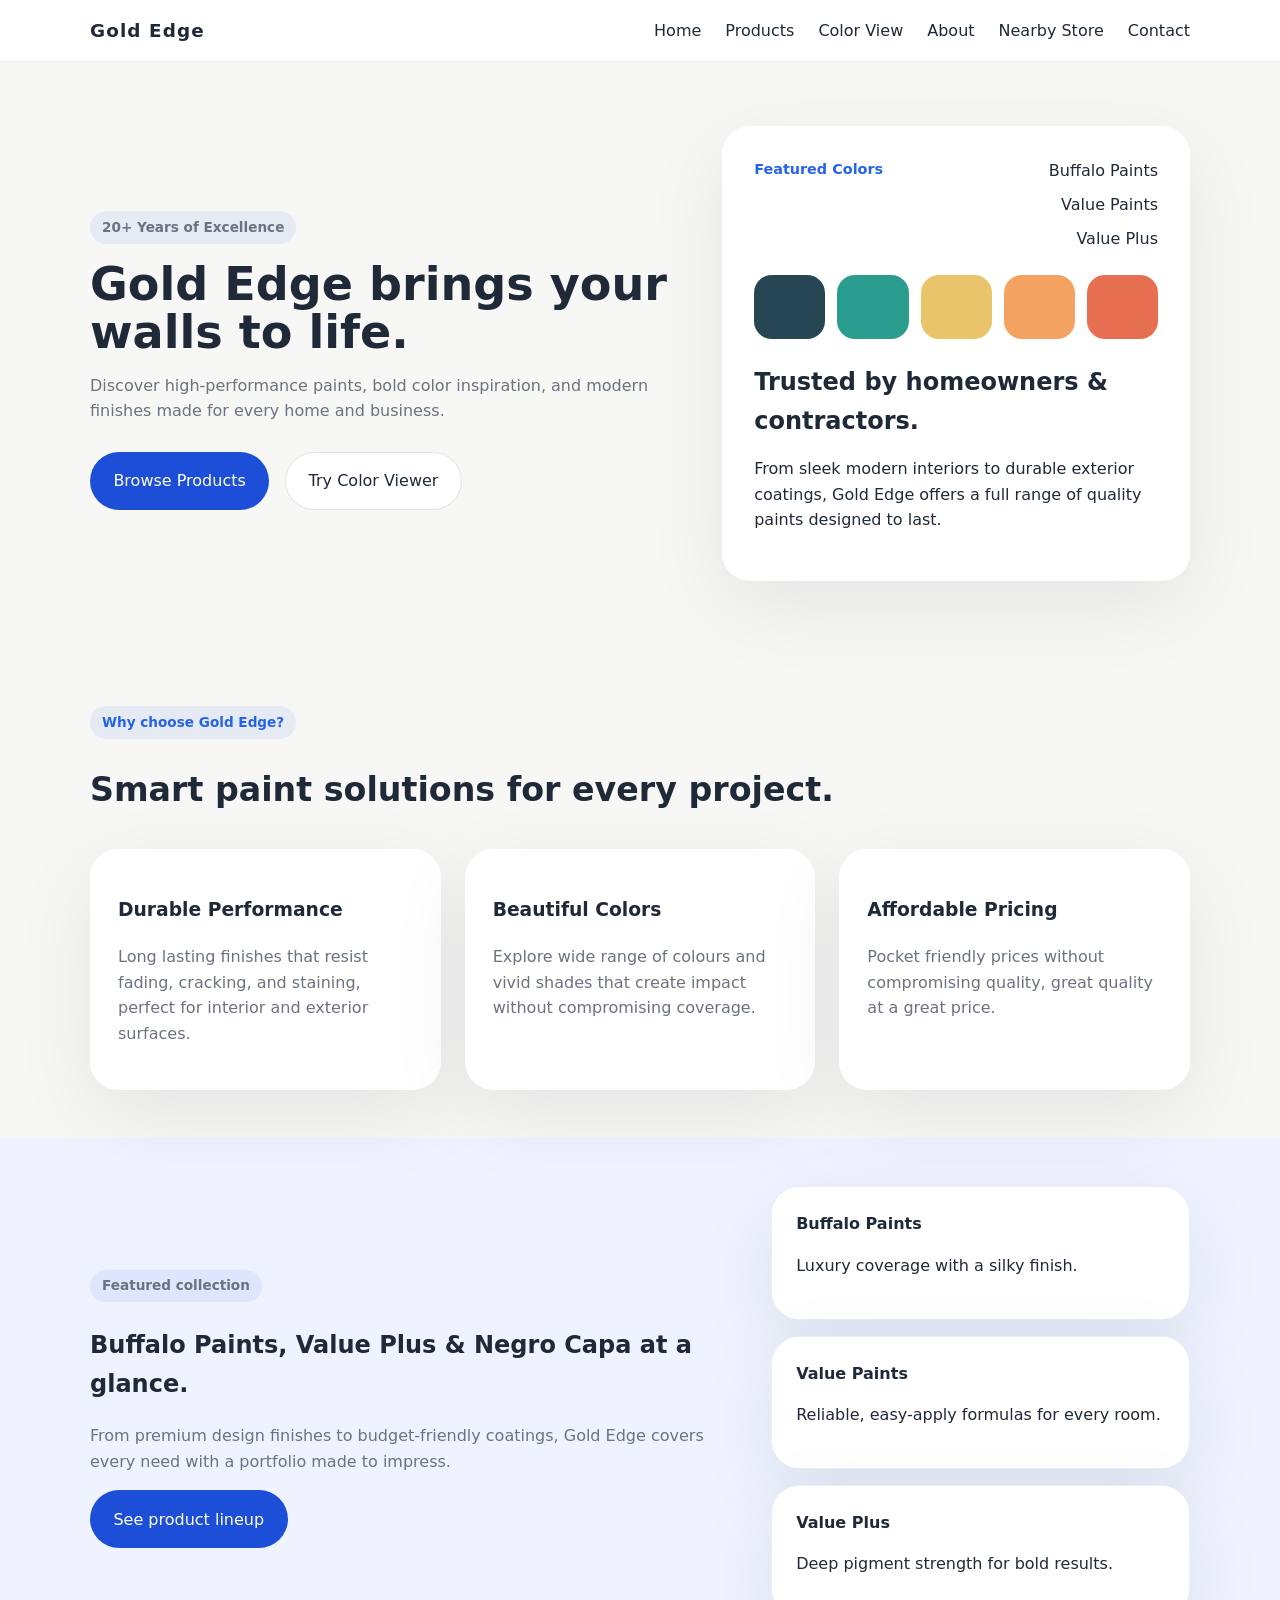
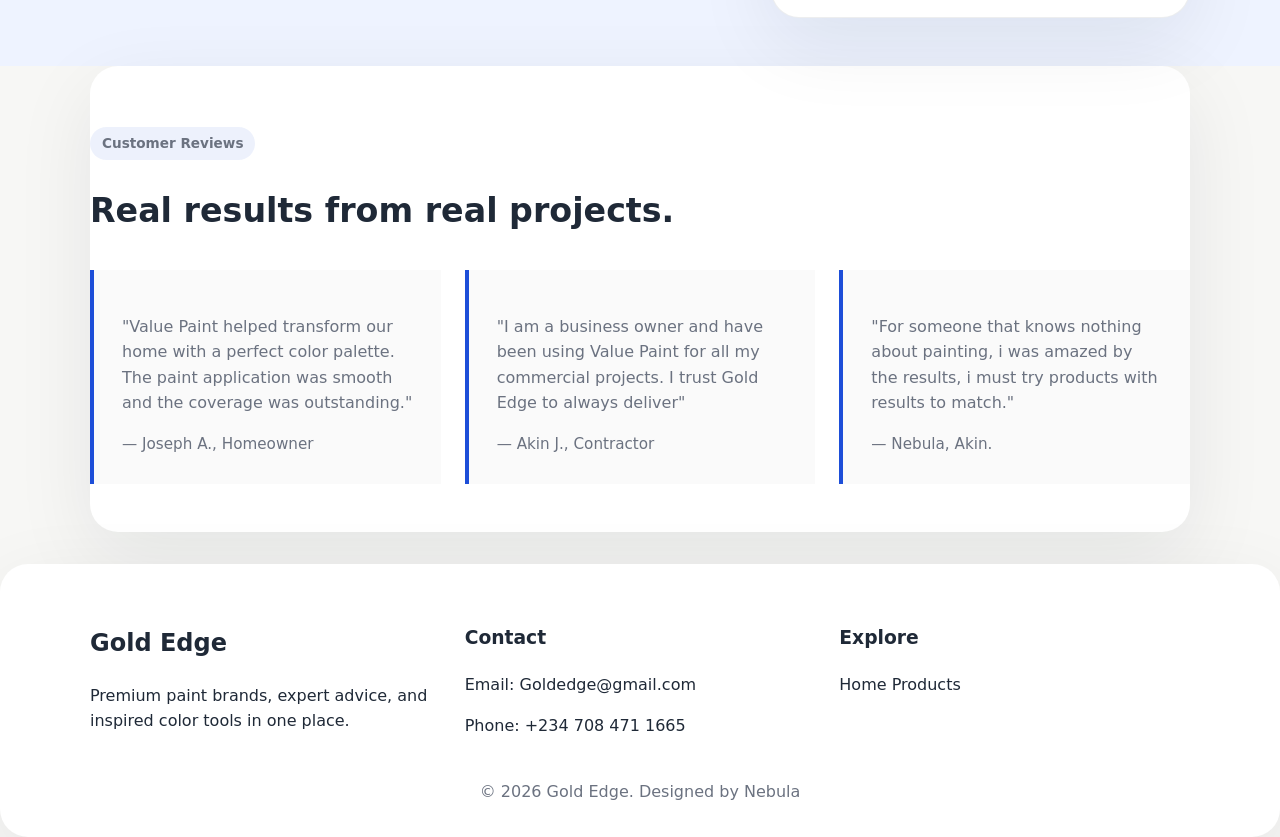
==== index.html @ b9f087e5 "First website build" ====
<!DOCTYPE html>
<html lang="en" data-bs-theme="dark">
<head>
  <meta charset="UTF-8" />
  <meta name="viewport" content="width=device-width, initial-scale=1.0" />
  <title>Gold Edge Paints</title>
  <link rel="stylesheet" href="styles.css" />
</head>
<body>
  <header class="site-header">
    <div class="container header-inner">
      <a href="index.html" class="brand">Gold Edge</a>
      <button class="nav-toggle" aria-label="Open navigation">☰</button>
      <nav class="site-nav">
        <a href="index.html">Home</a>
        <a href="products.html">Products</a>
        <a href="color-view.html">Color View</a>
        <a href="about.html">About</a>
        <a href="nearby-store.html">Nearby Store</a>
        <a href="contact.html">Contact</a>
      </nav>
    </div>
  </header>

 <main>
    <section class="hero-section">
      <div class="container hero-grid">
        <div class="hero-copy">
          <p class="eyebrow">20+ Years of Excellence</p>
          <h1>Gold Edge brings your walls to life.</h1>
          <p>Discover high-performance paints, bold color inspiration, and modern finishes made for every home and business.</p>
          <div class="hero-actions">
            <a class="button button-primary" href="products.html">Browse Products</a>
            <a class="button button-secondary" href="color-view.html">Try Color Viewer</a>
          </div>
        </div>
        <div class="hero-panel card">
          <div class="panel-top">
            <span class="panel-tag">Featured Colors</span>
            <div class="brand-list">
              <span>Buffalo Paints</span>
              <span>Value Paints</span>
              <span>Value Plus</span>
            </div>
          </div>
          <div class="color-strip">
            <span style="background:#264653"></span>
            <span style="background:#2a9d8f"></span>
            <span style="background:#e9c46a"></span>
            <span style="background:#f4a261"></span>
            <span style="background:#e76f51"></span>
          </div>
          <div class="panel-body">
            <h2>Trusted by homeowners & contractors.</h2>
            <p>From sleek modern interiors to durable exterior coatings, Gold Edge offers a full range of quality paints designed to last.</p>
          </div>
        </div>
      </div>
    </section>

    <section class="feature-section container">
      <div class="section-heading">
        <p class="eyebrow">Why choose Gold Edge?</p>
        <h2>Smart paint solutions for every project.</h2>
      </div>
      <div class="feature-grid">
        <article class="feature-card">
          <h3>Durable Performance</h3>
          <p>Long lasting finishes that resist fading, cracking, and staining, perfect for interior and exterior surfaces.</p>
        </article>
        <article class="feature-card">
          <h3>Beautiful Colors</h3>
          <p>Explore wide range of colours and vivid shades that create impact without compromising coverage.</p>
        </article>
        <article class="feature-card">
          <h3>Affordable Pricing</h3>
          <p>Pocket friendly prices without compromising quality, great quality at a great price.</p>
        </article>
      </div>
    </section>

    <section class="full-width highlight-section">
      <div class="container highlight-grid">
        <div class="highlight-copy">
          <p class="eyebrow">Featured collection</p>
          <h2>Buffalo Paints, Value Plus & Negro Capa at a glance.</h2>
          <p>From premium design finishes to budget-friendly coatings, Gold Edge covers every need with a portfolio made to impress.</p>
          <a class="button button-primary" href="products.html">See product lineup</a>
        </div>
        <div class="highlight-cards">
          <div class="mini-card"><strong>Buffalo Paints</strong><p>Luxury coverage with a silky finish.</p></div>
          <div class="mini-card"><strong>Value Paints</strong><p>Reliable, easy-apply formulas for every room.</p></div>
          <div class="mini-card"><strong>Value Plus</strong><p>Deep pigment strength for bold results.</p></div>
        </div>
      </div>
    </section>

    <section class="testimonial-section container">
      <div class="section-heading">
        <p class="eyebrow">Customer Reviews</p>
        <h2>Real results from real projects.</h2>
      </div>
      <div class="testimonial-grid">
        <blockquote>
          <p>"Value Paint helped transform our home with a perfect color palette. The paint application was smooth and the coverage was outstanding."</p>
          <footer>— Joseph A., Homeowner</footer>
        </blockquote>
        <blockquote>
          <p>"I am a business owner and have been using Value Paint for all my commercial projects. I trust Gold Edge to always deliver"</p>
          <footer>— Akin J., Contractor</footer>
        </blockquote>
        <blockquote>
          <p>"For someone that knows nothing about painting, i was amazed by the results, i must try products with results to match."</p>
          <footer>— Nebula, Akin.</footer>
        </blockquote>
      </div>
    </section>
  </main>

  <footer class="site-footer">
    <div class="container footer-grid">
      <div>
        <h2>Gold Edge</h2>
        <p>Premium paint brands, expert advice, and inspired color tools in one place.</p>
      </div>
      <div>
        <h3>Contact</h3>
        <p><a href="mailto:josephakin02@gmail.com">Email: Goldedge@gmail.com</a></p>
        <p>Phone: +234 708 471 1665</p>
      </div>
      <div>
        <h3>Explore</h3>
        <a href="index.html">Home</a>
        <a href="products.html">Products</a>
      </div>
    </div>
    <p class="footer-note">© 2026 Gold Edge. Designed by Nebula</i></p>
  </footer>

  <script src="script.js"></script>
</body>
</html>
---- styles.css ----
/* CSS Stylesheet for Gold Edge Paints Website */
/* This stylesheet is linked to all HTML pages and contains styles for:
   - index.html: Hero sections, product cards, testimonials, footer
   - products.html: Product filtering, product cards
   - color-view.html: Color swatches, preview functionality
   - about.html: Team section, mission/vision boards, accordions
   - nearby-store.html: Store finder, store cards, manager information
   - contact.html: Contact form, header
*/

:root {
  color-scheme: dark;
  --bg: #f7f7f5;
  --panel: #ffffff;
  --panel-soft: #fafafa;
  --text: #1f2937;
  --muted: #6b7280;
  --primary: #1d4ed8;
  --primary-strong: #2563eb;
  --accent: #f59e0b;
  --accent-dark: #d97706;
  --border: rgba(31, 41, 55, 0.12);
  --shadow: 0 24px 80px rgba(15, 23, 42, 0.08);
}

* {
  box-sizing: border-box;
}

html {
  scroll-behavior: smooth;
}

body {
  margin: 0;
  font-family: Inter, system-ui, -apple-system, BlinkMacSystemFont, 'Segoe UI', sans-serif;
  background: var(--bg);
  color: var(--text);
  line-height: 1.6;
}

a {
  color: inherit;
  text-decoration: none;
}

img {
  max-width: 100%;
  display: block;
}

button {
  font: inherit;
}

.container {
  width: min(1100px, calc(100% - 2rem));
  margin: 0 auto;
}

.site-header {
  position: sticky;
  top: 0;
  z-index: 20;
  background: rgba(255, 255, 255, 0.97);
  backdrop-filter: blur(10px);
  border-bottom: 1px solid rgba(15, 23, 42, 0.08);
}

.header-inner {
  display: flex;
  align-items: center;
  justify-content: space-between;
  gap: 1rem;
  padding: 1rem 0;
}

.brand {
  font-size: 1.15rem;
  font-weight: 700;
  letter-spacing: 0.06em;
}

/* Navigation styles - used in header of all pages */
.site-nav {
  display: flex;
  gap: 1.5rem;
  align-items: center;
}

.site-nav a {
  color: var(--text);
  font-weight: 500;
}

.site-nav a:hover {
  color: var(--primary);
}

.nav-toggle {
  display: none;
  border: none;
  background: transparent;
  font-size: 1.5rem;
  cursor: pointer;
}

/* Styles for the about.html page */
.team-section {
  padding: 4rem 0;
  background: var(--accent-dark);
}

.team-grid {
  display: grid;
  grid-template-columns: repeat(auto-fit, minmax(250px, 1fr));
  gap: 2rem;
}

.team-member {
  text-align: center;
  background: var(--panel);
  padding: 2rem;
  border-radius: 1rem;
  box-shadow: var(--shadow);
  transition: transform 0.3s;
}

.team-member:hover {
  transform: translateY(-10px);
}

.team-member img {
  width: 150px;
  height: 150px;
  border-radius: 50%;
  margin: 0 auto 1rem;
  object-fit: cover;
}

.mission-vision {
  padding: 4rem 0;
  background: var(--primary);
}

.mission-board, .vision-board {
  background: var(--panel);
  padding: 2rem;
  border-radius: 1rem;
  box-shadow: var(--shadow);
  margin-bottom: 2rem;
}

.mission-board h2, .vision-board h2 {
  color: var(--primary);
  margin-top: 0;
}

.accordion {
  margin-top: 1rem;
}


.accordion-item {
  color: rgb(185, 10, 10);
  border: 1px solid var(--border);
  border-radius: 0.25rem;
  margin-bottom: 0.5rem;
}

.accordion-header {
  color: #ffffff;
  background: var(--accent-dark);
  border-radius: 1rem;
  padding: 1rem;
  cursor: pointer;
  border: none;
  width: 100%;
  text-align: center;
  font-weight: 500;
}

.accordion-header:hover {
  background: orange;
  color: whitesmoke;
}

.accordion-content {
  padding: 1rem;
  display: none;
}

/* Styles for nearby-store.html page */
.store-finder {
  padding: 4rem 0;
  background: var(--panel-soft);
}

.finder-card {
  background: var(--panel);
  padding: 2rem;
  border-radius: 1rem;
  box-shadow: var(--shadow);
  text-align: center;
  max-width: 500px;
  margin: 0 auto;
}

.finder-card h2 {
  margin-top: 0;
  color: var(--primary);
}

.state-dropdown {
  width: 100%;
  padding: 1rem;
  border: 2px solid var(--border);
  border-radius: 0.5rem;
  font-size: 1rem;
  background: white;
  cursor: pointer;
  transition: border-color 0.3s;
}

.state-dropdown:focus {
  outline: none;
  border-color: var(--primary);
}

.stores-section {
  padding: 4rem 0;
}

.stores-grid {
  display: grid;
  grid-template-columns: repeat(auto-fit, minmax(350px, 1fr));
  gap: 2rem;
}

.store-card {
  background: var(--panel);
  border-radius: 1rem;
  box-shadow: var(--shadow);
  overflow: hidden;
  transition: transform 0.3s, box-shadow 0.3s;
}

.store-card:hover {
  transform: translateY(-5px);
  box-shadow: 0 32px 100px rgba(15, 23, 42, 0.12);
}

.store-header {
  background: var(--primary);
  color: white;
  padding: 1.5rem;
}

.store-header h3 {
  margin: 0;
  font-size: 1.25rem;
}

.store-address {
  padding: 1.5rem;
  border-bottom: 1px solid var(--border);
}

.store-address p {
  margin: 0.5rem 0;
  color: var(--muted);
}

.store-manager {
  padding: 1.5rem;
  display: flex;
  align-items: center;
  gap: 1rem;
}

.manager-photo {
  width: 80px;
  height: 80px;
  border-radius: 50%;
  object-fit: cover;
  border: 3px solid var(--primary);
}

.manager-info h4 {
  margin: 0 0 0.5rem 0;
  color: var(--text);
}

.manager-info p {
  margin: 0.25rem 0;
  font-size: 0.9rem;
  color: var(--muted);
}

.store-actions {
  padding: 1.5rem;
  background: var(--panel-soft);
}

.store-actions .button {
  width: 100%;
}

.hero-section,
.page-content {
  padding: 4rem 0;
}

.hero-grid,
.highlight-grid,
.feature-grid,
.testimonial-grid,
.product-grid,
.color-grid,
.inspiration-grid {
  display: grid;
  gap: 1.5rem;
}

.hero-grid {
  grid-template-columns: minmax(0, 1.3fr) minmax(320px, 1fr);
  align-items: center;
}

.hero-copy h1,
.page-hero h1 {
  margin: 0;
  font-size: clamp(2.5rem, 3.6vw, 4rem);
  line-height: 1.05;
}

.eyebrow {
  display: inline-flex;
  margin-bottom: 1rem;
  padding: 0.35rem 0.75rem;
  border-radius: 999px;
  background: rgba(29, 78, 216, 0.08);
  color: var(--primary-strong);
  font-size: 0.85rem;
  font-weight: 600;
}

.hero-copy p,
.page-hero p,
.highlight-copy p,
.feature-card p,
.testimonial-section p,
.inspiration-card p,
.product-card p {
  color: var(--muted);
}

.hero-actions {
  display: flex;
  flex-wrap: wrap;
  gap: 1rem;
  margin-top: 1.75rem;
}

.button {
  display: inline-flex;
  align-items: center;
  justify-content: center;
  gap: 0.5rem;
  padding: 0.95rem 1.4rem;
  border-radius: 999px;
  border: 1px solid transparent;
  cursor: pointer;
  transition: transform 0.2s ease, box-shadow 0.2s ease, background-color 0.2s ease;
}

.button:hover {
  transform: translateY(-1px);
}

.button-primary {
  background: var(--primary);
  color: white;
}

.button-primary:hover {
  background: var(--primary-strong);
}

.button-secondary {
  background: white;
  color: var(--text);
  border-color: var(--border);
}

.card,
.product-card,
.mini-card,
.preview-swatch,
.color-swatch,
.inspiration-card,
.feature-card,
.site-footer,
.testimonial-section,
.highlight-section {
  border-radius: 28px;
  background: var(--panel);
  box-shadow: var(--shadow);
}

.hero-panel {
  padding: 2rem;
  display: flex;
  flex-direction: column;
  gap: 1.5rem;
}

.panel-top {
  display: flex;
  justify-content: space-between;
  align-items: flex-start;
  gap: 1rem;
}

.panel-tag {
  font-size: 0.9rem;
  font-weight: 700;
  color: var(--primary-strong);
}

.brand-list {
  display: grid;
  gap: 0.5rem;
  text-align: right;
}

.color-strip {
  display: grid;
  grid-template-columns: repeat(5, 1fr);
  gap: 0.75rem;
}

.color-strip span {
  min-height: 4rem;
  border-radius: 18px;
}

.panel-body h2 {
  margin: 0 0 0.75rem;
}

.feature-section,
.testimonial-section,
.inspiration-section {
  padding: 3rem 0;
}

.section-heading {
  margin-bottom: 2rem;
}

.section-heading h2 {
  margin: 0.5rem 0 0;
  font-size: clamp(2rem, 2.6vw, 2.75rem);
}

.feature-grid {
  grid-template-columns: repeat(auto-fit, minmax(220px, 1fr));
}

.feature-card {
  padding: 1.75rem;
}

.full-width {
  width: 100%;
  background: #eef3ff;
  padding: 3rem 0;
}

.highlight-section {
  border-radius: 0;
  box-shadow: none;
}

.highlight-grid {
  grid-template-columns: 1.55fr 1fr;
  gap: 2rem;
  align-items: center;
}

.highlight-copy h2 {
  margin-top: 0.5rem;
}

.highlight-cards {
  display: grid;
  gap: 1rem;
}

.mini-card {
  padding: 1.5rem;
  border: 1px solid rgba(31, 41, 55, 0.08);
}

.testimonial-grid {
  grid-template-columns: repeat(auto-fit, minmax(250px, 1fr));
}

.testimonial-grid blockquote {
  margin: 0;
  padding: 1.75rem;
  border-left: 4px solid var(--primary);
  background: var(--panel-soft);
}

.testimonial-grid footer {
  margin-top: 1rem;
  font-size: 0.95rem;
  color: var(--muted);
}

.page-content {
  padding-bottom: 4rem;
}

.page-hero {
  display: grid;
  gap: 1.5rem;
}

.product-filter {
  display: flex;
  flex-wrap: wrap;
  gap: 0.75rem;
}

.filter-button {
  border: 1px solid var(--border);
  background: white;
  padding: 0.8rem 1.2rem;
  border-radius: 999px;
  cursor: pointer;
  transition: background-color 0.2s ease, color 0.2s ease;
}

.filter-button.active,
.filter-button:hover {
  background: var(--primary);
  color: white;
  border-color: var(--primary);
}

.product-grid {
  grid-template-columns: repeat(auto-fit, minmax(260px, 1fr));
}

.product-card {
  padding: 1.75rem;
}

.product-card h2 {
  margin-top: 0;
}

.product-card ul {
  margin: 1rem 0 1.25rem;
  padding-left: 1.2rem;
  color: var(--muted);
}

.product-card li {
  margin-bottom: 0.5rem;
}

.color-grid {
  grid-template-columns: repeat(auto-fit, minmax(130px, 1fr));
  gap: 1rem;
  margin-top: 2rem;
}

.color-swatch {
  display: grid;
  place-items: center;
  min-height: 120px;
  border-radius: 24px;
  color: white;
  font-weight: 700;
  text-shadow: 0 1px 4px rgba(0, 0, 0, 0.25);
  border: none;
  cursor: pointer;
  transition: transform 0.2s ease, box-shadow 0.2s ease;
}

.color-swatch:hover,
.color-swatch:focus-visible {
  transform: translateY(-3px);
  box-shadow: 0 20px 40px rgba(15, 23, 42, 0.12);
}

.color-hero {
  display: grid;
  justify-items: start;
}

.color-preview {
  padding: 2rem;
  width: min(100%, 540px);
}

.preview-swatch {
  height: 240px;
  border-radius: 28px;
  background: linear-gradient(135deg, #264653 0%, #2a9d8f 100%);
}

.preview-text {
  margin-top: 1.5rem;
}

.preview-text h2 {
  margin: 0;
  font-size: 2rem;
}

.preview-text p {
  margin: 0.5rem 0 0;
}

.inspiration-section {
  margin-top: 3rem;
}

.inspiration-grid {
  grid-template-columns: repeat(auto-fit, minmax(240px, 1fr));
  gap: 1rem;
}

.inspiration-card {
  padding: 1.5rem;
  border: 1px solid rgba(31, 41, 55, 0.08);
}

.site-footer {
  padding: 2.5rem 0 1rem;
  margin-top: 2rem;
}

.footer-grid {
  display: grid;
  gap: 1.5rem;
  grid-template-columns: repeat(auto-fit, minmax(180px, 1fr));
}

.footer-note {
  margin-top: 1.5rem;
  color: var(--muted);
  text-align: center;
}

.contact-grid {
  display: grid;
  grid-template-columns: 1fr 1fr;
  gap: 2rem;
  margin-top: 2rem;
}

.contact-info,
.contact-form {
  padding: 2rem;
}

.contact-details {
  display: grid;
  gap: 1.5rem;
}

.contact-item h3 {
  margin: 0 0 0.5rem;
  font-size: 1.1rem;
  color: var(--primary-strong);
}

.contact-item p {
  margin: 0;
  color: var(--muted);
}

.form-group {
  margin-bottom: 1.5rem;
}

.form-group label {
  display: block;
  margin-bottom: 0.5rem;
  font-weight: 500;
}

.form-group input,
.form-group textarea {
  width: 100%;
  padding: 0.75rem;
  border: 1px solid var(--border);
  border-radius: 8px;
  font-family: inherit;
  font-size: 1rem;
}

.form-group textarea {
  resize: vertical;
  min-height: 100px;
}

@media (max-width: 900px) {
  .hero-grid,
  .highlight-grid {
    grid-template-columns: 1fr;
  }

  .site-nav {
    display: none;
    flex-direction: column;
    width: 100%;
    padding: 1rem 0;
    background: white;
    position: absolute;
    top: 100%;
    right: 0;
    left: 0;
    box-shadow: 0 20px 40px rgba(15, 23, 42, 0.1);
  }

  .site-nav.open {
    display: flex;
  }

  .nav-toggle {
    display: inline-flex;
  }
}

@media (max-width: 640px) {
  .hero-section,
  .feature-section,
  .testimonial-section,
  .inspiration-section,
  .page-content,
  .full-width {
    padding: 2rem 0;
  }

  .button {
    width: 100%;
  }

  .hero-actions {
    flex-direction: column;
  }

  .color-grid {
    grid-template-columns: repeat(auto-fill, minmax(140px, 1fr));
  }
}
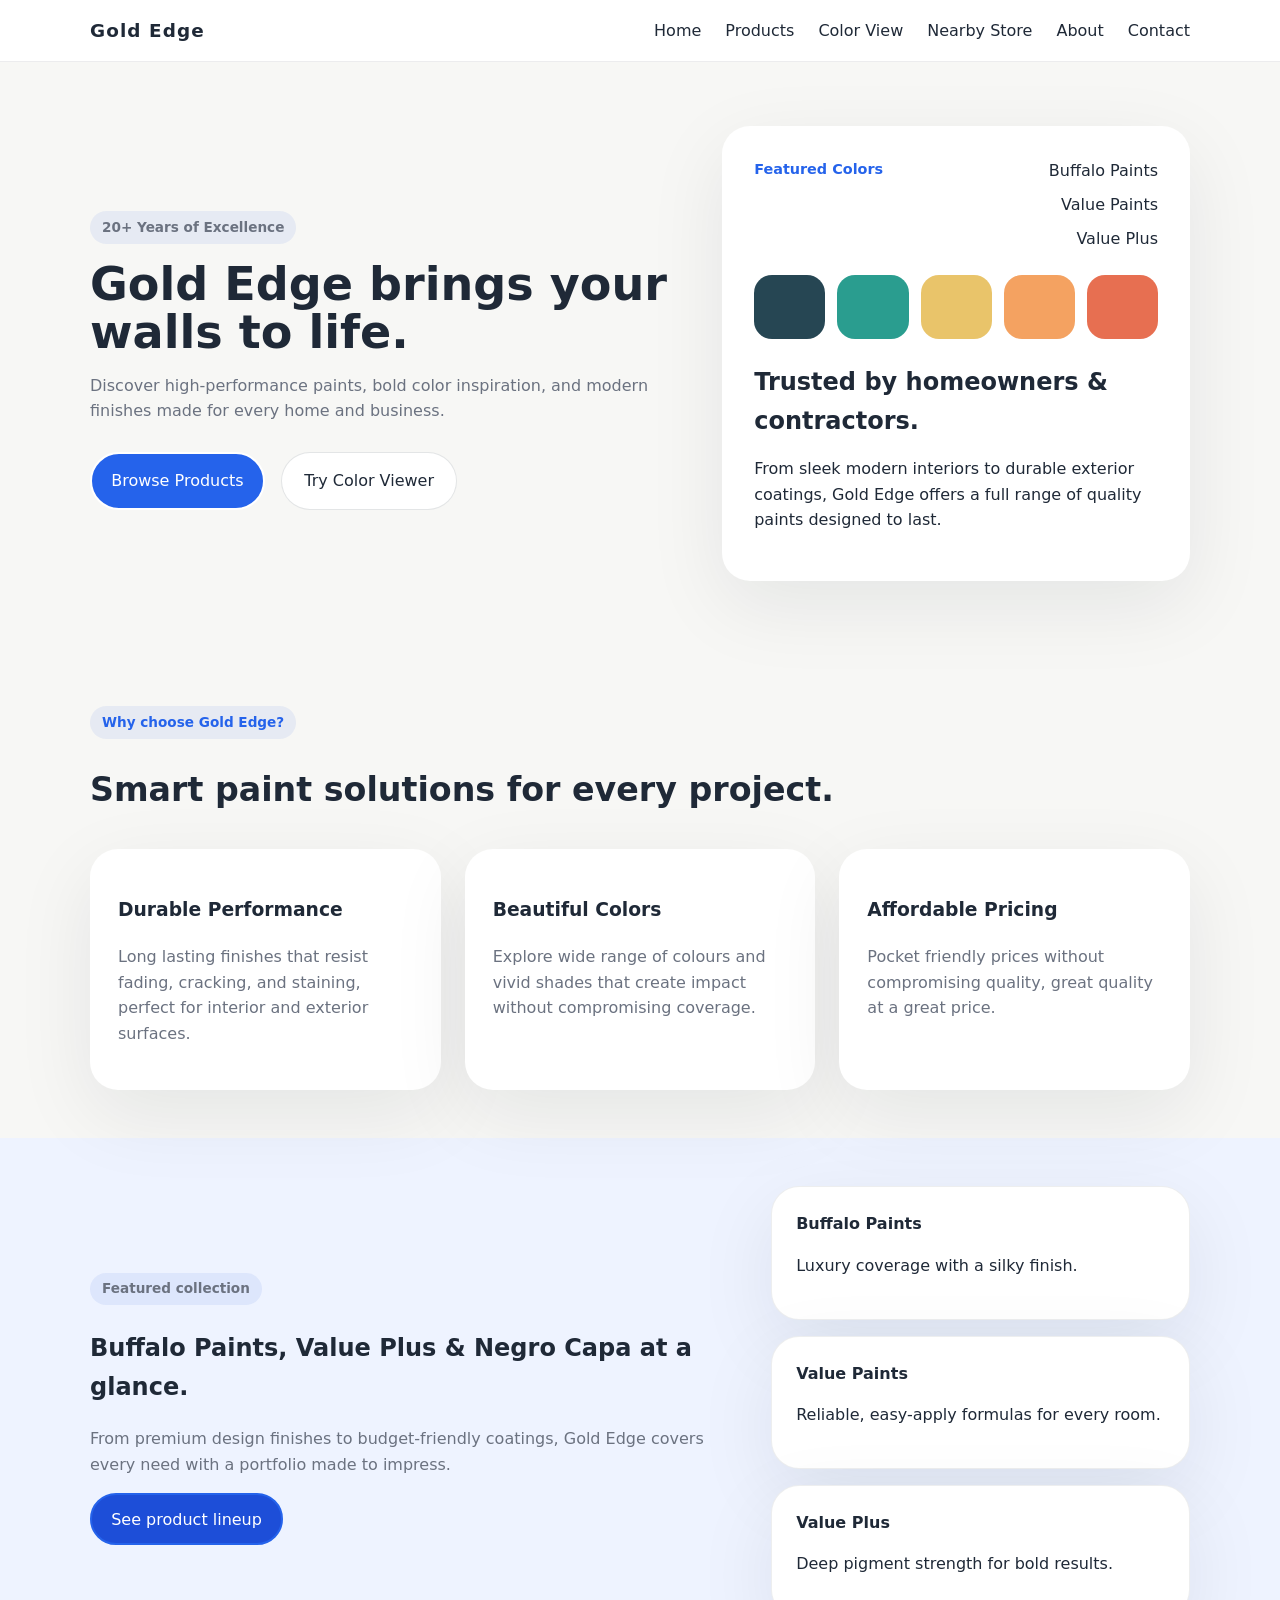
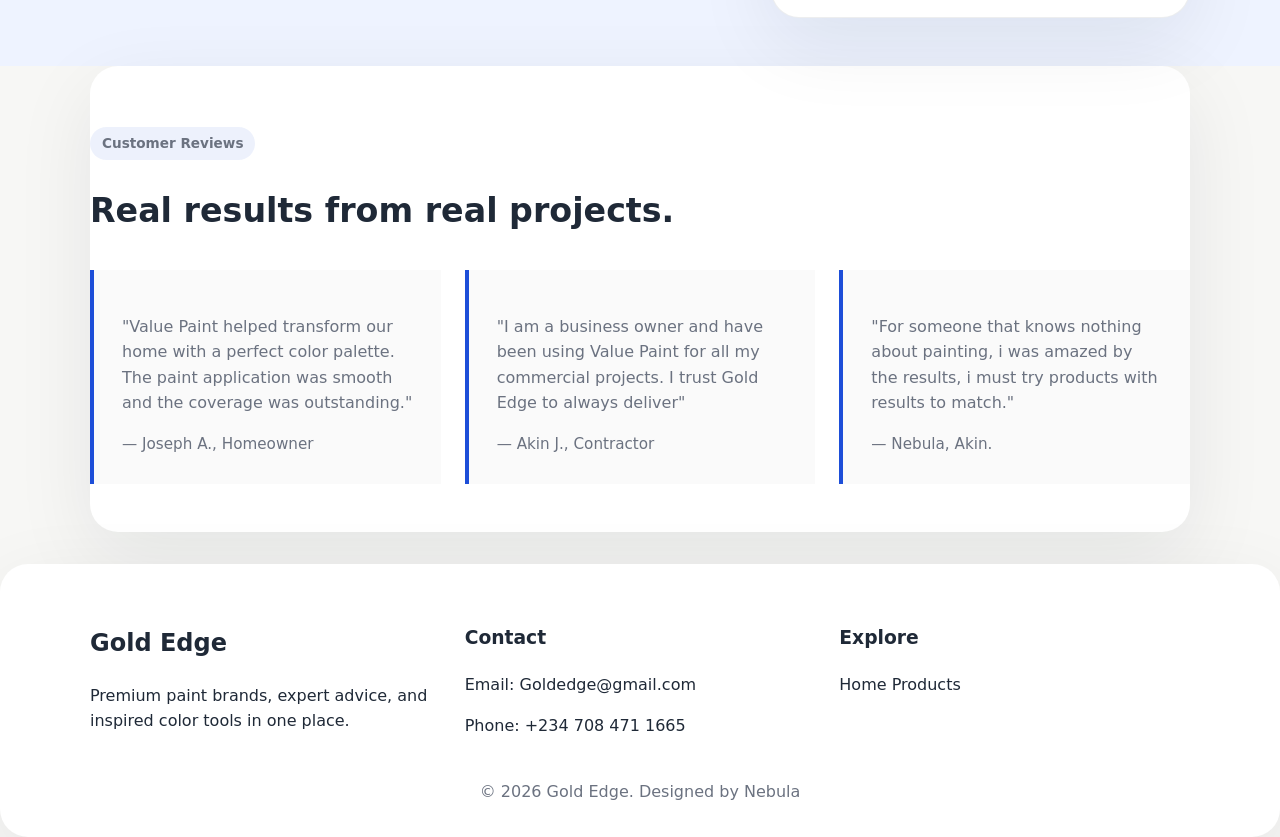
==== commit 678ee3dc: "Updated Contact Form and Visualizer" ====
--- a/index.html
+++ b/index.html
@@ -1,11 +1,13 @@
 <!DOCTYPE html>
 <html lang="en" data-bs-theme="dark">
+
 <head>
   <meta charset="UTF-8" />
   <meta name="viewport" content="width=device-width, initial-scale=1.0" />
   <title>Gold Edge Paints</title>
   <link rel="stylesheet" href="styles.css" />
 </head>
+
 <body>
   <header class="site-header">
     <div class="container header-inner">
@@ -15,22 +17,23 @@
         <a href="index.html">Home</a>
         <a href="products.html">Products</a>
         <a href="color-view.html">Color View</a>
+        <a href="nearby-store.html">Nearby Store</a>
         <a href="about.html">About</a>
-        <a href="nearby-store.html">Nearby Store</a>
         <a href="contact.html">Contact</a>
       </nav>
     </div>
   </header>
 
- <main>
+  <main>
     <section class="hero-section">
       <div class="container hero-grid">
         <div class="hero-copy">
           <p class="eyebrow">20+ Years of Excellence</p>
           <h1>Gold Edge brings your walls to life.</h1>
-          <p>Discover high-performance paints, bold color inspiration, and modern finishes made for every home and business.</p>
+          <p>Discover high-performance paints, bold color inspiration, and modern finishes made for every home and
+            business.</p>
           <div class="hero-actions">
-            <a class="button button-primary" href="products.html">Browse Products</a>
+            <a class="button home-button-primary" href="products.html">Browse Products</a>
             <a class="button button-secondary" href="color-view.html">Try Color Viewer</a>
           </div>
         </div>
@@ -52,7 +55,8 @@
           </div>
           <div class="panel-body">
             <h2>Trusted by homeowners & contractors.</h2>
-            <p>From sleek modern interiors to durable exterior coatings, Gold Edge offers a full range of quality paints designed to last.</p>
+            <p>From sleek modern interiors to durable exterior coatings, Gold Edge offers a full range of quality paints
+              designed to last.</p>
           </div>
         </div>
       </div>
@@ -66,7 +70,8 @@
       <div class="feature-grid">
         <article class="feature-card">
           <h3>Durable Performance</h3>
-          <p>Long lasting finishes that resist fading, cracking, and staining, perfect for interior and exterior surfaces.</p>
+          <p>Long lasting finishes that resist fading, cracking, and staining, perfect for interior and exterior
+            surfaces.</p>
         </article>
         <article class="feature-card">
           <h3>Beautiful Colors</h3>
@@ -84,13 +89,20 @@
         <div class="highlight-copy">
           <p class="eyebrow">Featured collection</p>
           <h2>Buffalo Paints, Value Plus & Negro Capa at a glance.</h2>
-          <p>From premium design finishes to budget-friendly coatings, Gold Edge covers every need with a portfolio made to impress.</p>
+          <p>From premium design finishes to budget-friendly coatings, Gold Edge covers every need with a portfolio made
+            to impress.</p>
           <a class="button button-primary" href="products.html">See product lineup</a>
         </div>
         <div class="highlight-cards">
-          <div class="mini-card"><strong>Buffalo Paints</strong><p>Luxury coverage with a silky finish.</p></div>
-          <div class="mini-card"><strong>Value Paints</strong><p>Reliable, easy-apply formulas for every room.</p></div>
-          <div class="mini-card"><strong>Value Plus</strong><p>Deep pigment strength for bold results.</p></div>
+          <div class="mini-card"><strong>Buffalo Paints</strong>
+            <p>Luxury coverage with a silky finish.</p>
+          </div>
+          <div class="mini-card"><strong>Value Paints</strong>
+            <p>Reliable, easy-apply formulas for every room.</p>
+          </div>
+          <div class="mini-card"><strong>Value Plus</strong>
+            <p>Deep pigment strength for bold results.</p>
+          </div>
         </div>
       </div>
     </section>
@@ -102,15 +114,18 @@
       </div>
       <div class="testimonial-grid">
         <blockquote>
-          <p>"Value Paint helped transform our home with a perfect color palette. The paint application was smooth and the coverage was outstanding."</p>
+          <p>"Value Paint helped transform our home with a perfect color palette. The paint application was smooth and
+            the coverage was outstanding."</p>
           <footer>— Joseph A., Homeowner</footer>
         </blockquote>
         <blockquote>
-          <p>"I am a business owner and have been using Value Paint for all my commercial projects. I trust Gold Edge to always deliver"</p>
+          <p>"I am a business owner and have been using Value Paint for all my commercial projects. I trust Gold Edge to
+            always deliver"</p>
           <footer>— Akin J., Contractor</footer>
         </blockquote>
         <blockquote>
-          <p>"For someone that knows nothing about painting, i was amazed by the results, i must try products with results to match."</p>
+          <p>"For someone that knows nothing about painting, i was amazed by the results, i must try products with
+            results to match."</p>
           <footer>— Nebula, Akin.</footer>
         </blockquote>
       </div>
@@ -139,4 +154,5 @@
 
   <script src="script.js"></script>
 </body>
+
 </html>
--- a/styles.css
+++ b/styles.css
@@ -21,6 +21,7 @@
   --accent-dark: #d97706;
   --border: rgba(31, 41, 55, 0.12);
   --shadow: 0 24px 80px rgba(15, 23, 42, 0.08);
+  --grey: #5b5b5b; 
 }
 
 * {
@@ -95,14 +96,16 @@
 
 .site-nav a:hover {
   color: var(--primary);
+  
 }
 
 .nav-toggle {
   display: none;
   border: none;
-  background: transparent;
+  border-radius: 11px;
   font-size: 1.5rem;
   cursor: pointer;
+  color: #1d4ed8;
 }
 
 /* Styles for the about.html page */
@@ -193,7 +196,7 @@
 /* Styles for nearby-store.html page */
 .store-finder {
   padding: 4rem 0;
-  background: var(--panel-soft);
+  background: var(--accent-dark);
 }
 
 .finder-card {
@@ -281,7 +284,7 @@
 .manager-photo {
   width: 80px;
   height: 80px;
-  border-radius: 50%;
+  border-radius: 1rem;
   object-fit: cover;
   border: 3px solid var(--primary);
 }
@@ -378,19 +381,43 @@
   transform: translateY(-1px);
 }
 
+.home-button-primary {
+  padding: 0.7rem 1.2rem;
+  background: var(--primary-strong);
+  border: 2px solid;
+  border-color: white;
+  color: white;
+}
+
+.home-button-primary:hover{
+  background-color: var(--primary);
+  border-color: var(--border-color);
+}
+
 .button-primary {
+  padding: 0.7rem 1.2rem;
   background: var(--primary);
+  border: 2px solid;
+  border-color: var(--primary-strong);
   color: white;
 }
 
 .button-primary:hover {
-  background: var(--primary-strong);
+  background: transparent;
+  color: black;
 }
 
 .button-secondary {
   background: white;
   color: var(--text);
   border-color: var(--border);
+}
+
+.button-secondary:hover {
+  border: 2px solid;
+  border-color: var(--accent);
+  color: var(--text);
+  border-color: var(--primary-strong);
 }
 
 .card,
@@ -537,8 +564,10 @@
 
 .filter-button {
   border: 1px solid var(--border);
-  background: white;
-  padding: 0.8rem 1.2rem;
+  background: rgba(29, 78, 216, 0.08);
+  color: var(--text);
+  font-display: var(--text);
+  padding: 0.5rem 0.85rem;
   border-radius: 999px;
   cursor: pointer;
   transition: background-color 0.2s ease, color 0.2s ease;
@@ -683,7 +712,7 @@
 
 .contact-item p {
   margin: 0;
-  color: var(--muted);
+  color:var(--muted);
 }
 
 .form-group {
@@ -694,6 +723,10 @@
   display: block;
   margin-bottom: 0.5rem;
   font-weight: 500;
+}
+
+.form-group:hover{
+  color: var(--primary);  
 }
 
 .form-group input,
@@ -701,14 +734,18 @@
   width: 100%;
   padding: 0.75rem;
   border: 1px solid var(--border);
-  border-radius: 8px;
+  background: var(--panel-soft);
+  border-radius: 22px;
   font-family: inherit;
   font-size: 1rem;
+  color: var(--text);
 }
 
 .form-group textarea {
   resize: vertical;
   min-height: 100px;
+  resize: none;
+  overflow-y: auto;
 }
 
 @media (max-width: 900px) {
@@ -727,16 +764,21 @@
     top: 100%;
     right: 0;
     left: 0;
-    box-shadow: 0 20px 40px rgba(15, 23, 42, 0.1);
+    box-shadow: 0 20px 40px rgba(255, 255, 255, 0.1);
   }
 
   .site-nav.open {
     display: flex;
   }
 
-  .nav-toggle {
+  .nav-toggle{
     display: inline-flex;
-  }
+    background: white;
+    color: black;
+    border: none;
+    border-radius: none;
+}
+
 }
 
 @media (max-width: 640px) {
@@ -761,3 +803,50 @@
     grid-template-columns: repeat(auto-fill, minmax(140px, 1fr));
   }
 }
+
+
+/* Color viewer part */
+:root {
+  --bg-dark: #0f1014;
+  --bg-card: rgba(255, 255, 255, 0.05);
+  --gold-primary: #D4AF37;
+  --gold-light: #FFDF7F;
+  --text-main: #F4F4F5;
+  --text-muted: #A1A1AA;
+  --border-color: rgba(212, 175, 55, 0.2);
+  --transition: all 0.3s cubic-bezier(0.25, 0.8, 0.25, 1);
+  --glass-bg: rgba(15, 16, 20, 0.7);
+  --glass-blur: blur(12px);
+}
+
+/* --- Color Viewer Page --- */
+.viewer-layout { display: grid; grid-template-columns: 1fr 400px; gap: 3rem; align-items: start; }
+.viewer-image-container {
+  position: relative; border-radius: 12px; overflow: hidden;
+  box-shadow: var(--shadow); border: 1px solid var(--border);
+}
+.viewer-image-container img { width: 100%; display: block; }
+
+
+/* Mix blend mode magic to tint the white room image */
+.color-overlay {
+  position: absolute; top: 0; left: 0; width: 100%; height: 100%;
+  background-color: transparent;
+  mix-blend-mode: multiply; /* Overlay color directly to the room */
+  transition: background-color 0.4s ease;
+  z-index: 10;
+  pointer-events: none;
+}
+
+.controls-panel { background: var(--bg-card); padding: 2rem; border-radius: 12px; border: 1px solid rgba(255,255,255,0.05); }
+.controls-panel h3 { margin-bottom: 1rem; color: var(--text-main); }
+.controls-panel p { color: var(--text-muted); margin-bottom: 2rem; font-size: 0.95rem; }
+
+.color-swatch-grid { display: grid; grid-template-columns: repeat(4, 1fr); gap: 1rem; }
+.swatch {
+  width: 100%; aspect-ratio: 1; border-radius: 50%; cursor: pointer;
+  border: 3px solid transparent; transition: var(--transition);
+  box-shadow: 0 4px 10px rgba(0,0,0,0.3);
+}
+.swatch:hover { transform: scale(1.1); }
+.swatch.active-swatch { border-color: var(--text-main); transform: scale(1.1); }
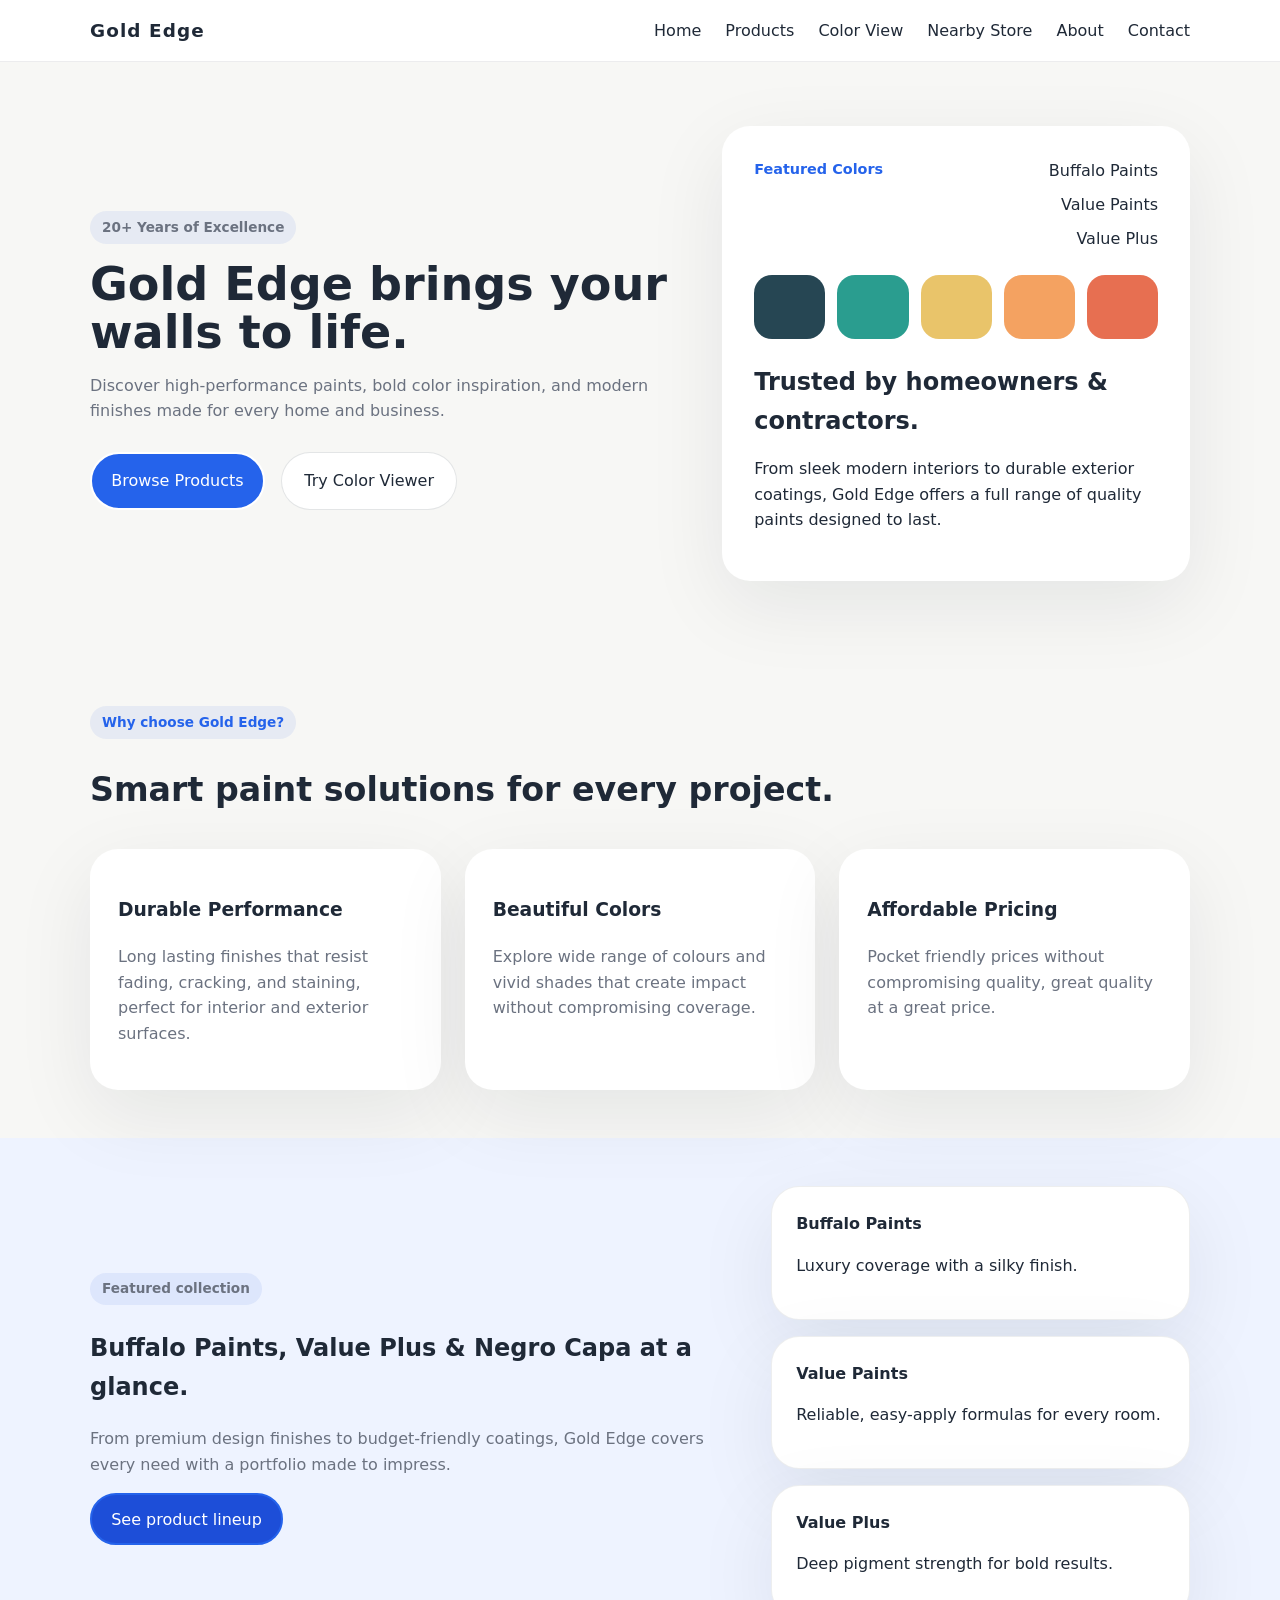
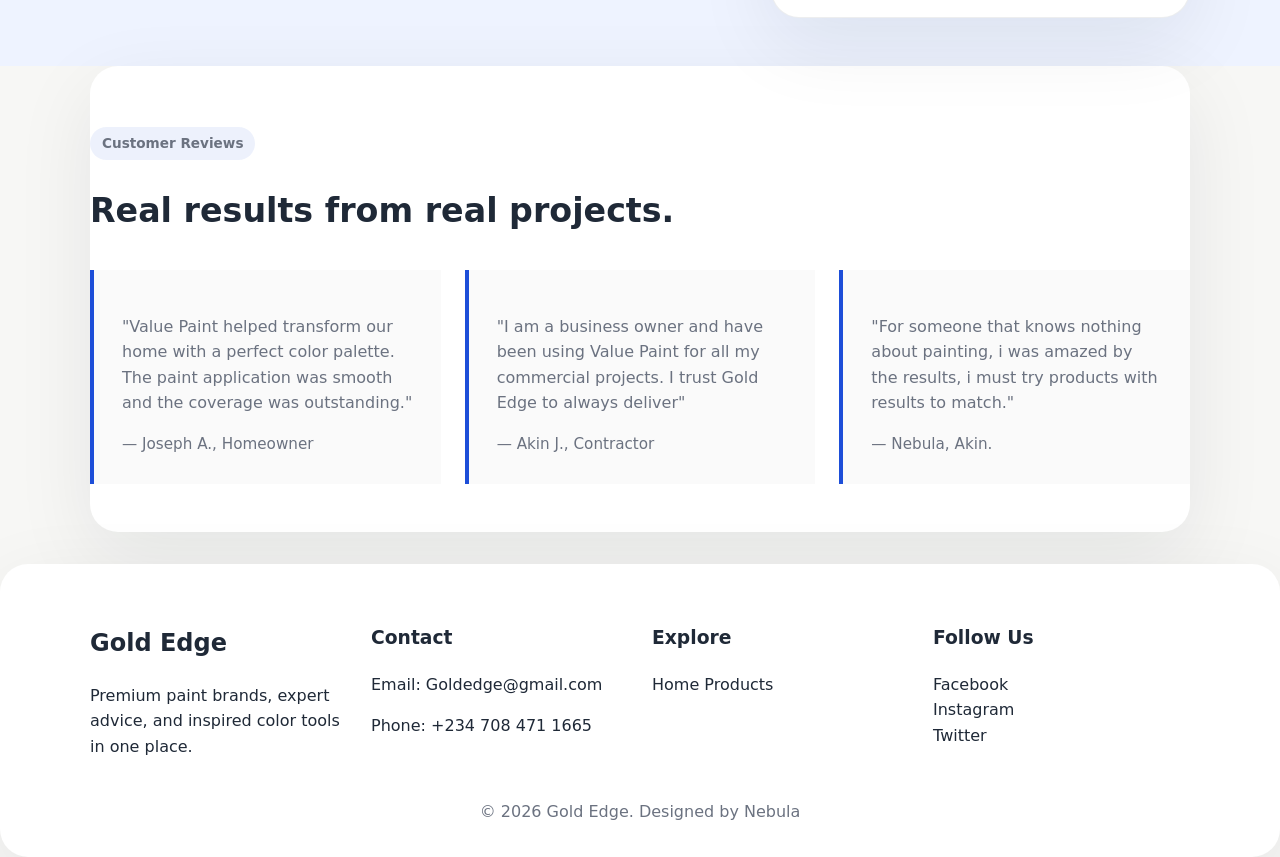
==== commit d1b8d464: "Color viewer removed" ====
--- a/index.html
+++ b/index.html
@@ -1,5 +1,5 @@
 <!DOCTYPE html>
-<html lang="en" data-bs-theme="dark">
+<html lang="en" data-bs-theme="light">
 
 <head>
   <meta charset="UTF-8" />
@@ -148,8 +148,14 @@
         <a href="index.html">Home</a>
         <a href="products.html">Products</a>
       </div>
+      <div>
+        <h3>Follow Us</h3>
+        <a href="https://www.facebook.com/GoldEdgePaints" target="_blank">Facebook</a>
+        <a href="https://www.instagram.com/GoldEdgePaints" target="_blank"><br>Instagram</a>
+        <a href="https://www.twitter.com/GoldEdgePaints" target="_blank"><br>Twitter</a>
+      </div>
     </div>
-    <p class="footer-note">© 2026 Gold Edge. Designed by Nebula</i></p>
+    <p class="footer-note">© 2026 Gold Edge. Designed by Nebula</p>
   </footer>
 
   <script src="script.js"></script>
--- a/styles.css
+++ b/styles.css
@@ -9,7 +9,7 @@
 */
 
 :root {
-  color-scheme: dark;
+  color-scheme: light;
   --bg: #f7f7f5;
   --panel: #ffffff;
   --panel-soft: #fafafa;
@@ -391,7 +391,7 @@
 
 .home-button-primary:hover{
   background-color: var(--primary);
-  border-color: var(--border-color);
+  border-color: var(--border);
 }
 
 .button-primary {
@@ -732,10 +732,10 @@
 .form-group input,
 .form-group textarea {
   width: 100%;
-  padding: 0.75rem;
+  padding: 0.9rem 1rem;
   border: 1px solid var(--border);
   background: var(--panel-soft);
-  border-radius: 22px;
+  border-radius: 5px;
   font-family: inherit;
   font-size: 1rem;
   color: var(--text);
@@ -802,6 +802,15 @@
   .color-grid {
     grid-template-columns: repeat(auto-fill, minmax(140px, 1fr));
   }
+
+  .contact-grid {
+    grid-template-columns: 1fr;
+  }
+
+  .contact-info,
+  .contact-form {
+    padding: 1.5rem;
+  }
 }
 
 
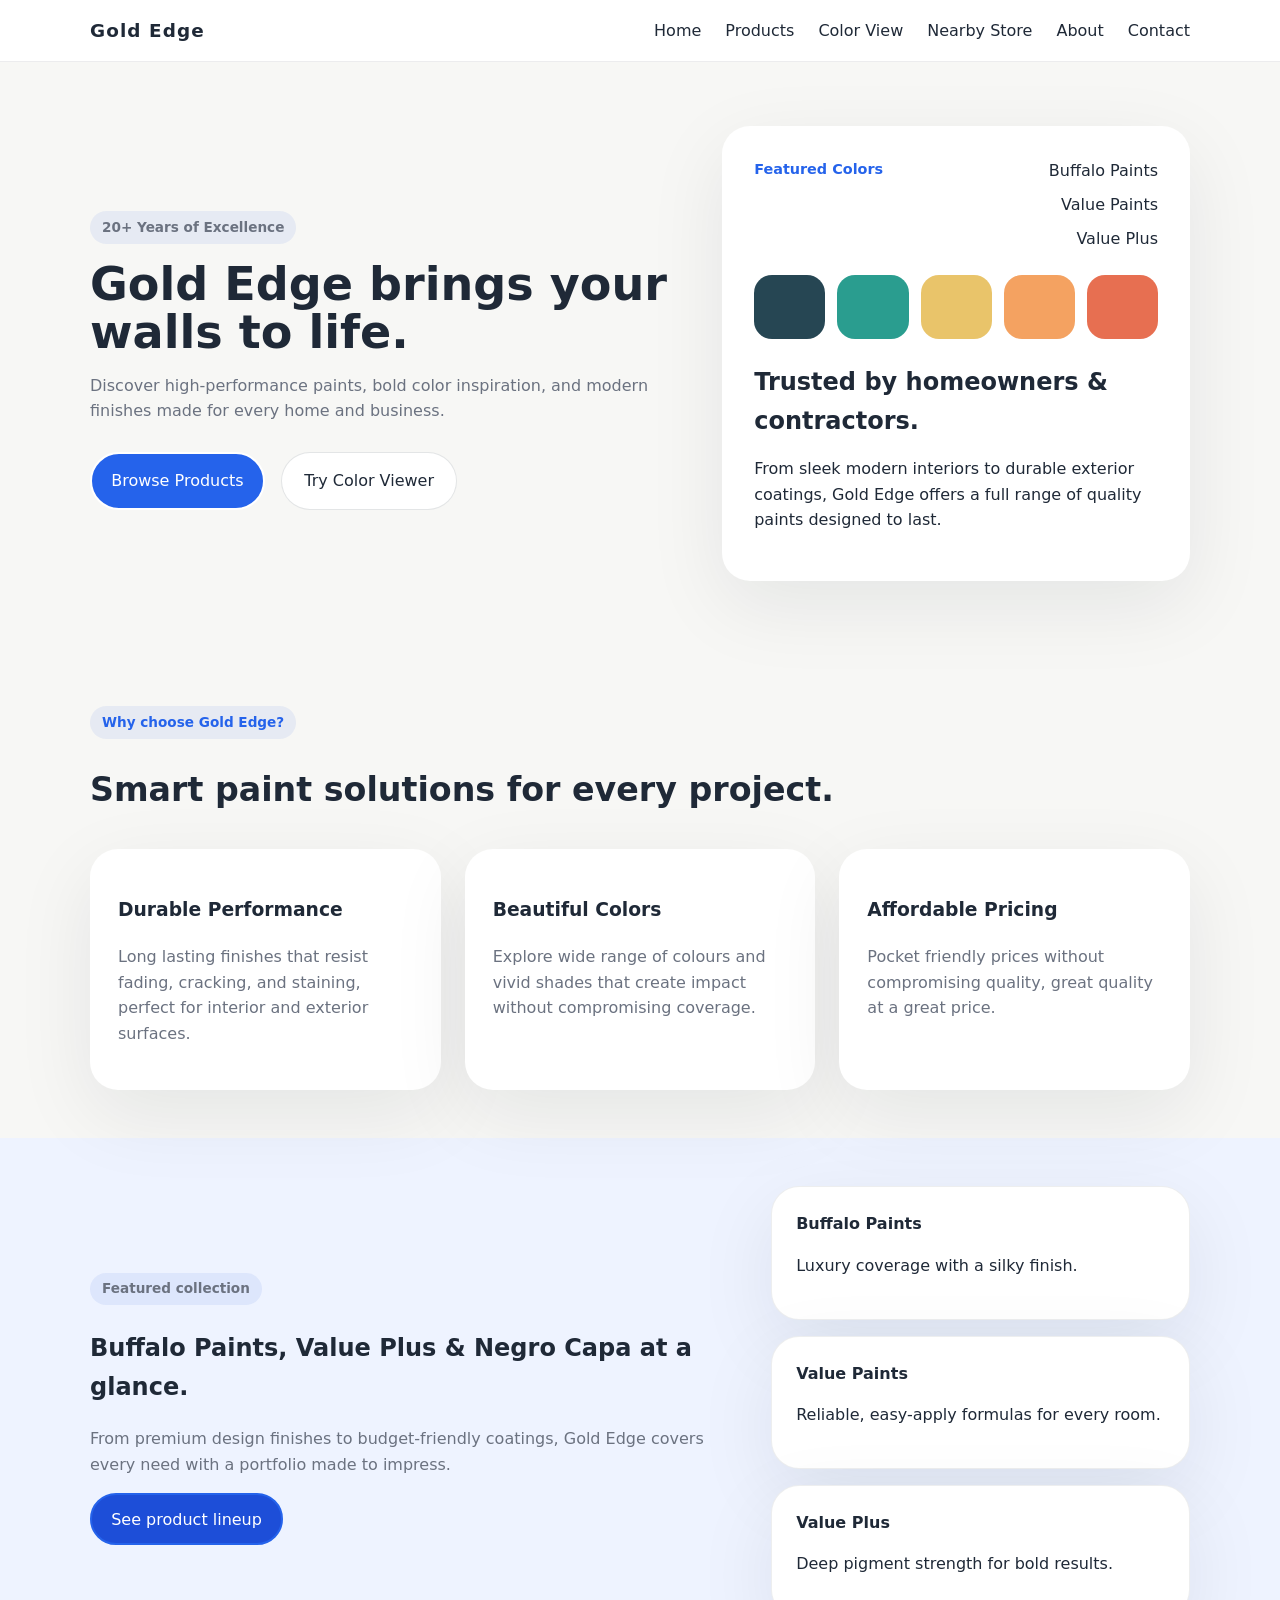
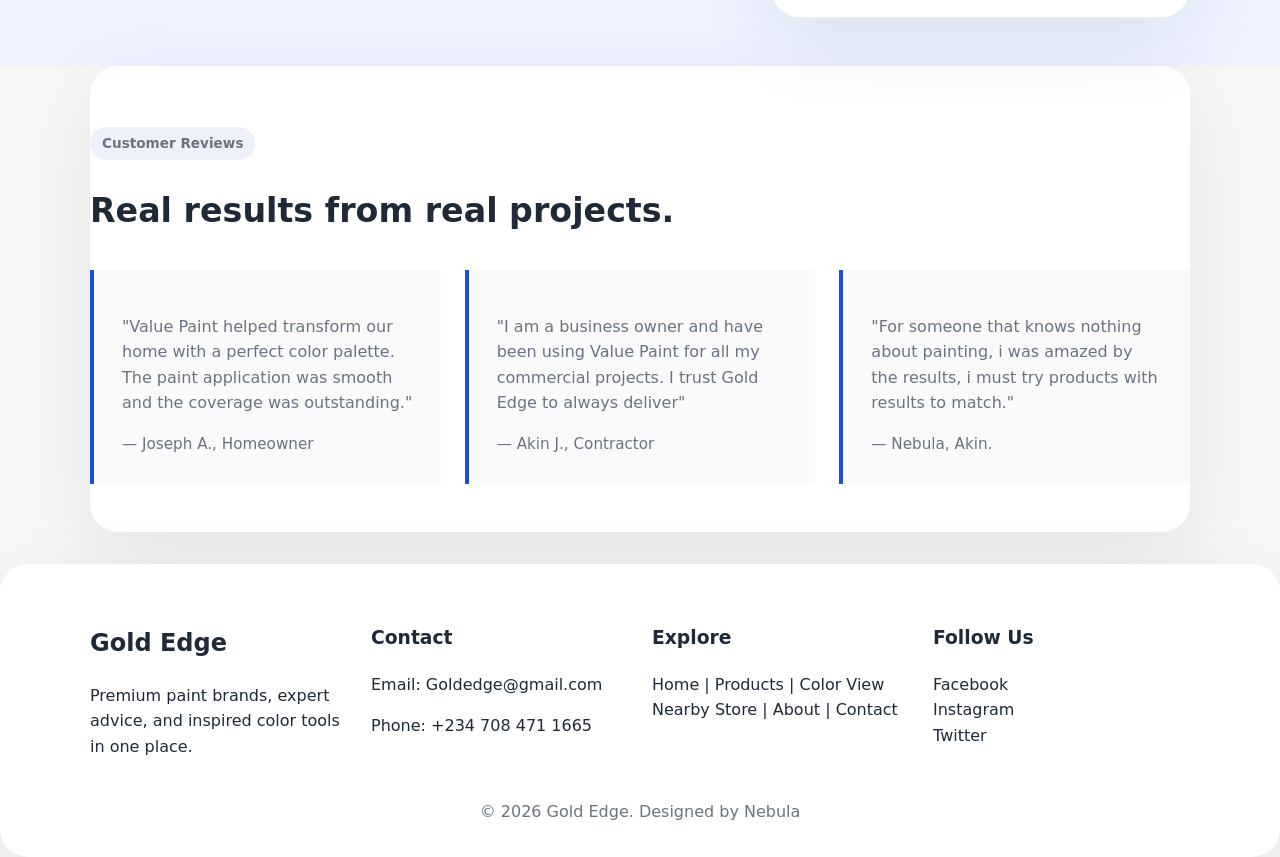
==== commit 92b43ceb: "s" ====
--- a/index.html
+++ b/index.html
@@ -145,14 +145,22 @@
       </div>
       <div>
         <h3>Explore</h3>
-        <a href="index.html">Home</a>
-        <a href="products.html">Products</a>
+        <div class="explore">
+        <a href="index.html">Home | </a>
+        <a href="products.html">Products | </a>
+        <a href="color-view.html">Color View <br></a>
+        <a href="nearby-store.html">Nearby Store | </a>
+        <a href="about.html">About | </a>
+        <a href="contact.html">Contact</a>
+        </div>
       </div>
       <div>
         <h3>Follow Us</h3>
+        <div class="explore">
         <a href="https://www.facebook.com/GoldEdgePaints" target="_blank">Facebook</a>
         <a href="https://www.instagram.com/GoldEdgePaints" target="_blank"><br>Instagram</a>
         <a href="https://www.twitter.com/GoldEdgePaints" target="_blank"><br>Twitter</a>
+        </div>
       </div>
     </div>
     <p class="footer-note">© 2026 Gold Edge. Designed by Nebula</p>
--- a/styles.css
+++ b/styles.css
@@ -687,6 +687,10 @@
   text-align: center;
 }
 
+.explore :hover {
+ color: var(--primary); 
+}
+
 .contact-grid {
   display: grid;
   grid-template-columns: 1fr 1fr;
